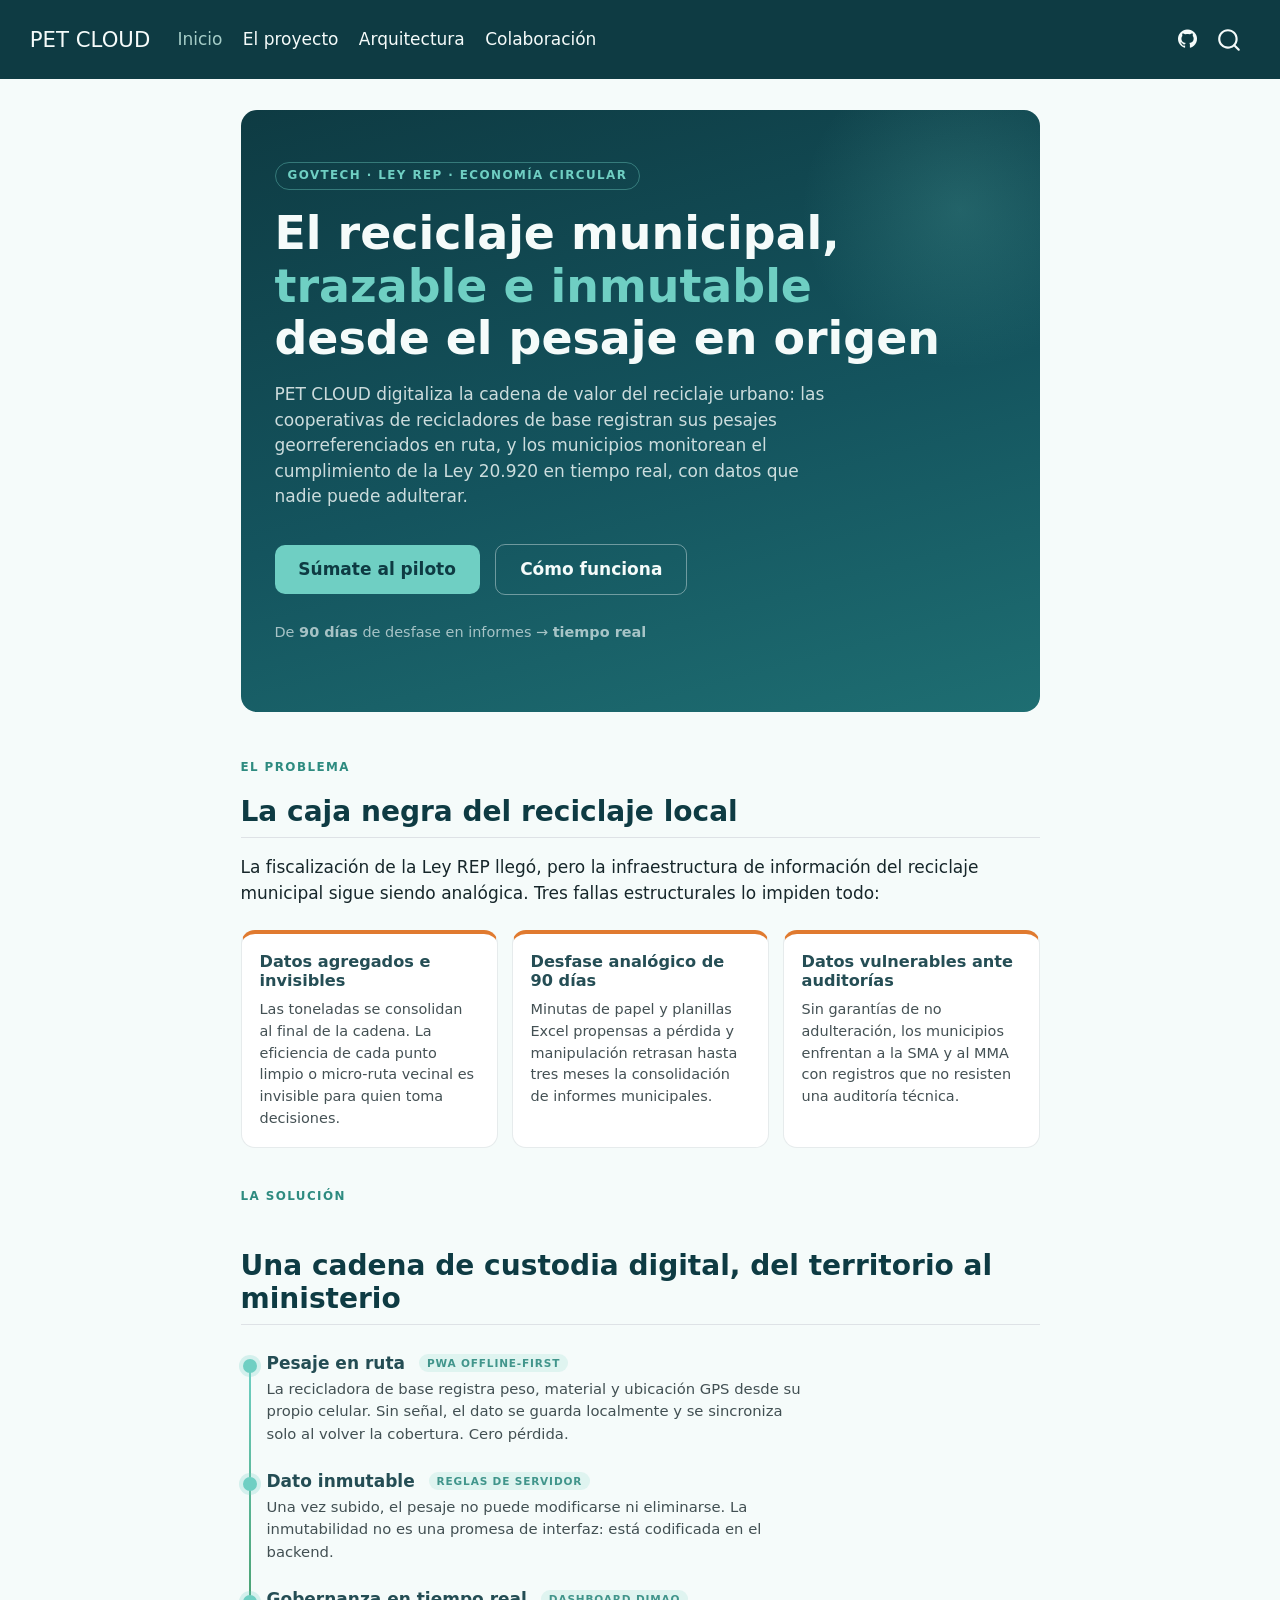
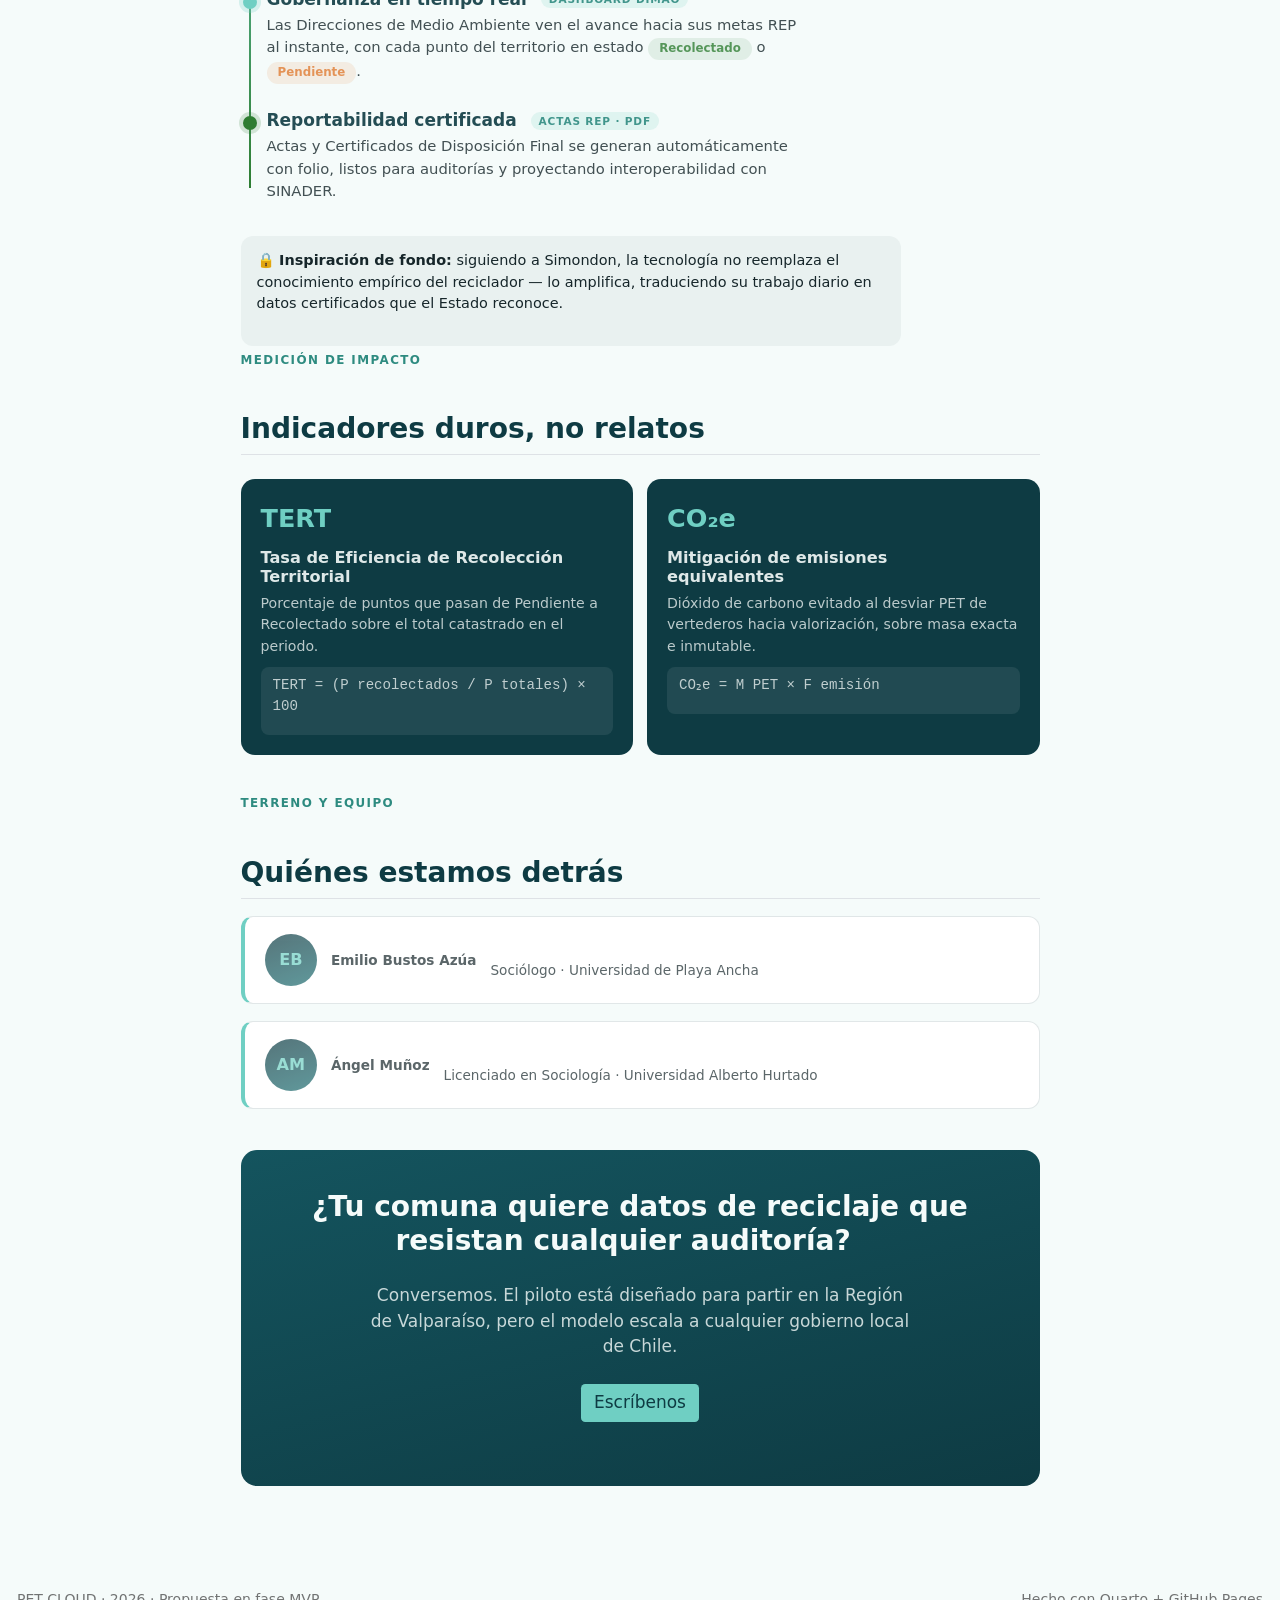
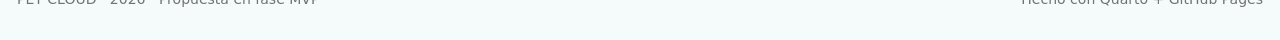
==== index.html @ 6be5e92a "Built site for gh-pages" ====
<!DOCTYPE html>
<html xmlns="http://www.w3.org/1999/xhtml" lang="es" xml:lang="es"><head>

<meta charset="utf-8">
<meta name="generator" content="quarto-1.5.57">

<meta name="viewport" content="width=device-width, initial-scale=1.0, user-scalable=yes">


<title>PET CLOUD</title>
<style>
code{white-space: pre-wrap;}
span.smallcaps{font-variant: small-caps;}
div.columns{display: flex; gap: min(4vw, 1.5em);}
div.column{flex: auto; overflow-x: auto;}
div.hanging-indent{margin-left: 1.5em; text-indent: -1.5em;}
ul.task-list{list-style: none;}
ul.task-list li input[type="checkbox"] {
  width: 0.8em;
  margin: 0 0.8em 0.2em -1em; /* quarto-specific, see https://github.com/quarto-dev/quarto-cli/issues/4556 */ 
  vertical-align: middle;
}
</style>


<script src="site_libs/quarto-nav/quarto-nav.js"></script>
<script src="site_libs/quarto-nav/headroom.min.js"></script>
<script src="site_libs/clipboard/clipboard.min.js"></script>
<script src="site_libs/quarto-search/autocomplete.umd.js"></script>
<script src="site_libs/quarto-search/fuse.min.js"></script>
<script src="site_libs/quarto-search/quarto-search.js"></script>
<meta name="quarto:offset" content="./">
<script src="site_libs/quarto-html/quarto.js"></script>
<script src="site_libs/quarto-html/popper.min.js"></script>
<script src="site_libs/quarto-html/tippy.umd.min.js"></script>
<script src="site_libs/quarto-html/anchor.min.js"></script>
<link href="site_libs/quarto-html/tippy.css" rel="stylesheet">
<link href="site_libs/quarto-html/quarto-syntax-highlighting.css" rel="stylesheet" id="quarto-text-highlighting-styles">
<script src="site_libs/bootstrap/bootstrap.min.js"></script>
<link href="site_libs/bootstrap/bootstrap-icons.css" rel="stylesheet">
<link href="site_libs/bootstrap/bootstrap.min.css" rel="stylesheet" id="quarto-bootstrap" data-mode="light">
<script id="quarto-search-options" type="application/json">{
  "location": "navbar",
  "copy-button": false,
  "collapse-after": 3,
  "panel-placement": "end",
  "type": "overlay",
  "limit": 50,
  "keyboard-shortcut": [
    "f",
    "/",
    "s"
  ],
  "show-item-context": false,
  "language": {
    "search-no-results-text": "Sin resultados",
    "search-matching-documents-text": "documentos encontrados",
    "search-copy-link-title": "Copiar el enlace en la búsqueda",
    "search-hide-matches-text": "Ocultar resultados adicionales",
    "search-more-match-text": "resultado adicional en este documento",
    "search-more-matches-text": "resultados adicionales en este documento",
    "search-clear-button-title": "Borrar",
    "search-text-placeholder": "",
    "search-detached-cancel-button-title": "Cancelar",
    "search-submit-button-title": "Enviar",
    "search-label": "Buscar"
  }
}</script>


</head>

<body class="nav-fixed fullcontent">

<div id="quarto-search-results"></div>
  <header id="quarto-header" class="headroom fixed-top">
    <nav class="navbar navbar-expand-lg " data-bs-theme="dark">
      <div class="navbar-container container-fluid">
      <div class="navbar-brand-container mx-auto">
    <a class="navbar-brand" href="./index.html">
    <span class="navbar-title">PET CLOUD</span>
    </a>
  </div>
            <div id="quarto-search" class="" title="Buscar"></div>
          <button class="navbar-toggler" type="button" data-bs-toggle="collapse" data-bs-target="#navbarCollapse" aria-controls="navbarCollapse" role="menu" aria-expanded="false" aria-label="Navegación de palanca" onclick="if (window.quartoToggleHeadroom) { window.quartoToggleHeadroom(); }">
  <span class="navbar-toggler-icon"></span>
</button>
          <div class="collapse navbar-collapse" id="navbarCollapse">
            <ul class="navbar-nav navbar-nav-scroll me-auto">
  <li class="nav-item">
    <a class="nav-link active" href="./index.html" aria-current="page"> 
<span class="menu-text">Inicio</span></a>
  </li>  
  <li class="nav-item">
    <a class="nav-link" href="./proyecto.html"> 
<span class="menu-text">El proyecto</span></a>
  </li>  
  <li class="nav-item">
    <a class="nav-link" href="./arquitectura.html"> 
<span class="menu-text">Arquitectura</span></a>
  </li>  
  <li class="nav-item">
    <a class="nav-link" href="./colaboracion.html"> 
<span class="menu-text">Colaboración</span></a>
  </li>  
</ul>
            <ul class="navbar-nav navbar-nav-scroll ms-auto">
  <li class="nav-item compact">
    <a class="nav-link" href="https://github.com/nglmnz/petcloud"> <i class="bi bi-github" role="img">
</i> 
<span class="menu-text"></span></a>
  </li>  
</ul>
          </div> <!-- /navcollapse -->
            <div class="quarto-navbar-tools">
</div>
      </div> <!-- /container-fluid -->
    </nav>
</header>
<!-- content -->
<div id="quarto-content" class="quarto-container page-columns page-rows-contents page-layout-article page-navbar">
<!-- sidebar -->
<!-- margin-sidebar -->
    
<!-- main -->
<main class="content" id="quarto-document-content">




<div class="hero-pet">
<p><span class="eyebrow">GovTech · Ley REP · Economía circular</span></p>
<section id="el-reciclaje-municipal-trazable-e-inmutable-desde-el-pesaje-en-origen" class="level1">
<h1>El reciclaje municipal, <span style="color:#6FCFC3">trazable e inmutable</span> desde el pesaje en origen</h1>
<div class="lead">
<p>PET CLOUD digitaliza la cadena de valor del reciclaje urbano: las cooperativas de recicladores de base registran sus pesajes georreferenciados en ruta, y los municipios monitorean el cumplimiento de la Ley 20.920 en tiempo real, con datos que nadie puede adulterar.</p>
</div>
<p><a href="./colaboracion.html" class="btn btn-aqua">Súmate al piloto</a> <a href="#la-solución" class="btn btn-borde">Cómo funciona</a></p>
<div class="dato">
<p>De <strong>90 días</strong> de desfase en informes → <strong>tiempo real</strong></p>
</div>
</section>
</div>
<p><span class="sec-label">El problema</span></p>
<section id="la-caja-negra-del-reciclaje-local" class="level2">
<h2 class="anchored" data-anchor-id="la-caja-negra-del-reciclaje-local">La caja negra del reciclaje local</h2>
<p>La fiscalización de la Ley REP llegó, pero la infraestructura de información del reciclaje municipal sigue siendo analógica. Tres fallas estructurales lo impiden todo:</p>
<div class="fallas">
<section id="datos-agregados-e-invisibles" class="level3 falla">
<h3 class="anchored" data-anchor-id="datos-agregados-e-invisibles">Datos agregados e invisibles</h3>
<p>Las toneladas se consolidan al final de la cadena. La eficiencia de cada punto limpio o micro-ruta vecinal es invisible para quien toma decisiones.</p>
</section>
<section id="desfase-analógico-de-90-días" class="level3 falla">
<h3 class="anchored" data-anchor-id="desfase-analógico-de-90-días">Desfase analógico de 90 días</h3>
<p>Minutas de papel y planillas Excel propensas a pérdida y manipulación retrasan hasta tres meses la consolidación de informes municipales.</p>
</section>
<section id="datos-vulnerables-ante-auditorías" class="level3 falla">
<h3 class="anchored" data-anchor-id="datos-vulnerables-ante-auditorías">Datos vulnerables ante auditorías</h3>
<p>Sin garantías de no adulteración, los municipios enfrentan a la SMA y al MMA con registros que no resisten una auditoría técnica.</p>
</section>
</div>
<p><span class="sec-label">La solución</span></p>
</section>
<section id="una-cadena-de-custodia-digital-del-territorio-al-ministerio" class="level2">
<h2 class="anchored" data-anchor-id="una-cadena-de-custodia-digital-del-territorio-al-ministerio">Una cadena de custodia digital, del territorio al ministerio</h2>
<div class="cadena">
<section id="pesaje-en-ruta-pwa-offline-first" class="level3 paso">
<h3 class="anchored" data-anchor-id="pesaje-en-ruta-pwa-offline-first">Pesaje en ruta <span class="tag">PWA offline-first</span></h3>
<p>La recicladora de base registra peso, material y ubicación GPS desde su propio celular. Sin señal, el dato se guarda localmente y se sincroniza solo al volver la cobertura. Cero pérdida.</p>
</section>
<section id="dato-inmutable-reglas-de-servidor" class="level3 paso">
<h3 class="anchored" data-anchor-id="dato-inmutable-reglas-de-servidor">Dato inmutable <span class="tag">Reglas de servidor</span></h3>
<p>Una vez subido, el pesaje no puede modificarse ni eliminarse. La inmutabilidad no es una promesa de interfaz: está codificada en el backend.</p>
</section>
<section id="gobernanza-en-tiempo-real-dashboard-dimao" class="level3 paso">
<h3 class="anchored" data-anchor-id="gobernanza-en-tiempo-real-dashboard-dimao">Gobernanza en tiempo real <span class="tag">Dashboard DIMAO</span></h3>
<p>Las Direcciones de Medio Ambiente ven el avance hacia sus metas REP al instante, con cada punto del territorio en estado <span class="estado-ok">Recolectado</span> o <span class="estado-pendiente">Pendiente</span>.</p>
</section>
<section id="reportabilidad-certificada-actas-rep-pdf" class="level3 paso">
<h3 class="anchored" data-anchor-id="reportabilidad-certificada-actas-rep-pdf">Reportabilidad certificada <span class="tag">Actas REP · PDF</span></h3>
<p>Actas y Certificados de Disposición Final se generan automáticamente con folio, listos para auditorías y proyectando interoperabilidad con SINADER.</p>
</section>
</div>
<div class="lock-note">
<p>🔒 <strong>Inspiración de fondo:</strong> siguiendo a Simondon, la tecnología no reemplaza el conocimiento empírico del reciclador — lo amplifica, traduciendo su trabajo diario en datos certificados que el Estado reconoce.</p>
</div>
<p><span class="sec-label">Medición de impacto</span></p>
</section>
<section id="indicadores-duros-no-relatos" class="level2">
<h2 class="anchored" data-anchor-id="indicadores-duros-no-relatos">Indicadores duros, no relatos</h2>
<div class="metricas">
<div class="metrica">
<p><span class="sigla">TERT</span></p>
<section id="tasa-de-eficiencia-de-recolección-territorial" class="level3">
<h3 class="anchored" data-anchor-id="tasa-de-eficiencia-de-recolección-territorial">Tasa de Eficiencia de Recolección Territorial</h3>
<p>Porcentaje de puntos que pasan de Pendiente a Recolectado sobre el total catastrado en el periodo.</p>
<div class="formula">
<p>TERT = (P recolectados / P totales) × 100</p>
</div>
</section>
</div>
<div class="metrica">
<p><span class="sigla">CO₂e</span></p>
<section id="mitigación-de-emisiones-equivalentes" class="level3">
<h3 class="anchored" data-anchor-id="mitigación-de-emisiones-equivalentes">Mitigación de emisiones equivalentes</h3>
<p>Dióxido de carbono evitado al desviar PET de vertederos hacia valorización, sobre masa exacta e inmutable.</p>
<div class="formula">
<p>CO₂e = M PET × F emisión</p>
</div>
</section>
</div>
</div>
<p><span class="sec-label">Terreno y equipo</span></p>
</section>
<section id="quiénes-estamos-detrás" class="level2">
<h2 class="anchored" data-anchor-id="quiénes-estamos-detrás">Quiénes estamos detrás</h2>
<div class="bloque">
<div class="persona">
<p><span class="avatar">EB</span> <strong>Emilio Bustos Azúa</strong><br>
Sociólogo · Universidad de Playa Ancha</p>
</div>
</div>
<div class="bloque">
<div class="persona">
<p><span class="avatar">AM</span> <strong>Ángel Muñoz</strong><br>
Licenciado en Sociología · Universidad Alberto Hurtado</p>
</div>
</div>
</section>
<section id="tu-comuna-quiere-datos-de-reciclaje-que-resistan-cualquier-auditoría" class="level2 cta-final">
<h2 class="anchored" data-anchor-id="tu-comuna-quiere-datos-de-reciclaje-que-resistan-cualquier-auditoría">¿Tu comuna quiere datos de reciclaje que resistan cualquier auditoría?</h2>
<p>Conversemos. El piloto está diseñado para partir en la Región de Valparaíso, pero el modelo escala a cualquier gobierno local de Chile.</p>
<p><a href="./colaboracion.html" class="btn btn-aqua">Escríbenos</a></p>
</section>



</main> <!-- /main -->
<script id="quarto-html-after-body" type="application/javascript">
window.document.addEventListener("DOMContentLoaded", function (event) {
  const toggleBodyColorMode = (bsSheetEl) => {
    const mode = bsSheetEl.getAttribute("data-mode");
    const bodyEl = window.document.querySelector("body");
    if (mode === "dark") {
      bodyEl.classList.add("quarto-dark");
      bodyEl.classList.remove("quarto-light");
    } else {
      bodyEl.classList.add("quarto-light");
      bodyEl.classList.remove("quarto-dark");
    }
  }
  const toggleBodyColorPrimary = () => {
    const bsSheetEl = window.document.querySelector("link#quarto-bootstrap");
    if (bsSheetEl) {
      toggleBodyColorMode(bsSheetEl);
    }
  }
  toggleBodyColorPrimary();  
  const icon = "";
  const anchorJS = new window.AnchorJS();
  anchorJS.options = {
    placement: 'right',
    icon: icon
  };
  anchorJS.add('.anchored');
  const isCodeAnnotation = (el) => {
    for (const clz of el.classList) {
      if (clz.startsWith('code-annotation-')) {                     
        return true;
      }
    }
    return false;
  }
  const onCopySuccess = function(e) {
    // button target
    const button = e.trigger;
    // don't keep focus
    button.blur();
    // flash "checked"
    button.classList.add('code-copy-button-checked');
    var currentTitle = button.getAttribute("title");
    button.setAttribute("title", "Copiado");
    let tooltip;
    if (window.bootstrap) {
      button.setAttribute("data-bs-toggle", "tooltip");
      button.setAttribute("data-bs-placement", "left");
      button.setAttribute("data-bs-title", "Copiado");
      tooltip = new bootstrap.Tooltip(button, 
        { trigger: "manual", 
          customClass: "code-copy-button-tooltip",
          offset: [0, -8]});
      tooltip.show();    
    }
    setTimeout(function() {
      if (tooltip) {
        tooltip.hide();
        button.removeAttribute("data-bs-title");
        button.removeAttribute("data-bs-toggle");
        button.removeAttribute("data-bs-placement");
      }
      button.setAttribute("title", currentTitle);
      button.classList.remove('code-copy-button-checked');
    }, 1000);
    // clear code selection
    e.clearSelection();
  }
  const getTextToCopy = function(trigger) {
      const codeEl = trigger.previousElementSibling.cloneNode(true);
      for (const childEl of codeEl.children) {
        if (isCodeAnnotation(childEl)) {
          childEl.remove();
        }
      }
      return codeEl.innerText;
  }
  const clipboard = new window.ClipboardJS('.code-copy-button:not([data-in-quarto-modal])', {
    text: getTextToCopy
  });
  clipboard.on('success', onCopySuccess);
  if (window.document.getElementById('quarto-embedded-source-code-modal')) {
    // For code content inside modals, clipBoardJS needs to be initialized with a container option
    // TODO: Check when it could be a function (https://github.com/zenorocha/clipboard.js/issues/860)
    const clipboardModal = new window.ClipboardJS('.code-copy-button[data-in-quarto-modal]', {
      text: getTextToCopy,
      container: window.document.getElementById('quarto-embedded-source-code-modal')
    });
    clipboardModal.on('success', onCopySuccess);
  }
    var localhostRegex = new RegExp(/^(?:http|https):\/\/localhost\:?[0-9]*\//);
    var mailtoRegex = new RegExp(/^mailto:/);
      var filterRegex = new RegExp("https:\/\/nglmnz\.github\.io\/petcloud");
    var isInternal = (href) => {
        return filterRegex.test(href) || localhostRegex.test(href) || mailtoRegex.test(href);
    }
    // Inspect non-navigation links and adorn them if external
 	var links = window.document.querySelectorAll('a[href]:not(.nav-link):not(.navbar-brand):not(.toc-action):not(.sidebar-link):not(.sidebar-item-toggle):not(.pagination-link):not(.no-external):not([aria-hidden]):not(.dropdown-item):not(.quarto-navigation-tool):not(.about-link)');
    for (var i=0; i<links.length; i++) {
      const link = links[i];
      if (!isInternal(link.href)) {
        // undo the damage that might have been done by quarto-nav.js in the case of
        // links that we want to consider external
        if (link.dataset.originalHref !== undefined) {
          link.href = link.dataset.originalHref;
        }
      }
    }
  function tippyHover(el, contentFn, onTriggerFn, onUntriggerFn) {
    const config = {
      allowHTML: true,
      maxWidth: 500,
      delay: 100,
      arrow: false,
      appendTo: function(el) {
          return el.parentElement;
      },
      interactive: true,
      interactiveBorder: 10,
      theme: 'quarto',
      placement: 'bottom-start',
    };
    if (contentFn) {
      config.content = contentFn;
    }
    if (onTriggerFn) {
      config.onTrigger = onTriggerFn;
    }
    if (onUntriggerFn) {
      config.onUntrigger = onUntriggerFn;
    }
    window.tippy(el, config); 
  }
  const noterefs = window.document.querySelectorAll('a[role="doc-noteref"]');
  for (var i=0; i<noterefs.length; i++) {
    const ref = noterefs[i];
    tippyHover(ref, function() {
      // use id or data attribute instead here
      let href = ref.getAttribute('data-footnote-href') || ref.getAttribute('href');
      try { href = new URL(href).hash; } catch {}
      const id = href.replace(/^#\/?/, "");
      const note = window.document.getElementById(id);
      if (note) {
        return note.innerHTML;
      } else {
        return "";
      }
    });
  }
  const xrefs = window.document.querySelectorAll('a.quarto-xref');
  const processXRef = (id, note) => {
    // Strip column container classes
    const stripColumnClz = (el) => {
      el.classList.remove("page-full", "page-columns");
      if (el.children) {
        for (const child of el.children) {
          stripColumnClz(child);
        }
      }
    }
    stripColumnClz(note)
    if (id === null || id.startsWith('sec-')) {
      // Special case sections, only their first couple elements
      const container = document.createElement("div");
      if (note.children && note.children.length > 2) {
        container.appendChild(note.children[0].cloneNode(true));
        for (let i = 1; i < note.children.length; i++) {
          const child = note.children[i];
          if (child.tagName === "P" && child.innerText === "") {
            continue;
          } else {
            container.appendChild(child.cloneNode(true));
            break;
          }
        }
        if (window.Quarto?.typesetMath) {
          window.Quarto.typesetMath(container);
        }
        return container.innerHTML
      } else {
        if (window.Quarto?.typesetMath) {
          window.Quarto.typesetMath(note);
        }
        return note.innerHTML;
      }
    } else {
      // Remove any anchor links if they are present
      const anchorLink = note.querySelector('a.anchorjs-link');
      if (anchorLink) {
        anchorLink.remove();
      }
      if (window.Quarto?.typesetMath) {
        window.Quarto.typesetMath(note);
      }
      // TODO in 1.5, we should make sure this works without a callout special case
      if (note.classList.contains("callout")) {
        return note.outerHTML;
      } else {
        return note.innerHTML;
      }
    }
  }
  for (var i=0; i<xrefs.length; i++) {
    const xref = xrefs[i];
    tippyHover(xref, undefined, function(instance) {
      instance.disable();
      let url = xref.getAttribute('href');
      let hash = undefined; 
      if (url.startsWith('#')) {
        hash = url;
      } else {
        try { hash = new URL(url).hash; } catch {}
      }
      if (hash) {
        const id = hash.replace(/^#\/?/, "");
        const note = window.document.getElementById(id);
        if (note !== null) {
          try {
            const html = processXRef(id, note.cloneNode(true));
            instance.setContent(html);
          } finally {
            instance.enable();
            instance.show();
          }
        } else {
          // See if we can fetch this
          fetch(url.split('#')[0])
          .then(res => res.text())
          .then(html => {
            const parser = new DOMParser();
            const htmlDoc = parser.parseFromString(html, "text/html");
            const note = htmlDoc.getElementById(id);
            if (note !== null) {
              const html = processXRef(id, note);
              instance.setContent(html);
            } 
          }).finally(() => {
            instance.enable();
            instance.show();
          });
        }
      } else {
        // See if we can fetch a full url (with no hash to target)
        // This is a special case and we should probably do some content thinning / targeting
        fetch(url)
        .then(res => res.text())
        .then(html => {
          const parser = new DOMParser();
          const htmlDoc = parser.parseFromString(html, "text/html");
          const note = htmlDoc.querySelector('main.content');
          if (note !== null) {
            // This should only happen for chapter cross references
            // (since there is no id in the URL)
            // remove the first header
            if (note.children.length > 0 && note.children[0].tagName === "HEADER") {
              note.children[0].remove();
            }
            const html = processXRef(null, note);
            instance.setContent(html);
          } 
        }).finally(() => {
          instance.enable();
          instance.show();
        });
      }
    }, function(instance) {
    });
  }
      let selectedAnnoteEl;
      const selectorForAnnotation = ( cell, annotation) => {
        let cellAttr = 'data-code-cell="' + cell + '"';
        let lineAttr = 'data-code-annotation="' +  annotation + '"';
        const selector = 'span[' + cellAttr + '][' + lineAttr + ']';
        return selector;
      }
      const selectCodeLines = (annoteEl) => {
        const doc = window.document;
        const targetCell = annoteEl.getAttribute("data-target-cell");
        const targetAnnotation = annoteEl.getAttribute("data-target-annotation");
        const annoteSpan = window.document.querySelector(selectorForAnnotation(targetCell, targetAnnotation));
        const lines = annoteSpan.getAttribute("data-code-lines").split(",");
        const lineIds = lines.map((line) => {
          return targetCell + "-" + line;
        })
        let top = null;
        let height = null;
        let parent = null;
        if (lineIds.length > 0) {
            //compute the position of the single el (top and bottom and make a div)
            const el = window.document.getElementById(lineIds[0]);
            top = el.offsetTop;
            height = el.offsetHeight;
            parent = el.parentElement.parentElement;
          if (lineIds.length > 1) {
            const lastEl = window.document.getElementById(lineIds[lineIds.length - 1]);
            const bottom = lastEl.offsetTop + lastEl.offsetHeight;
            height = bottom - top;
          }
          if (top !== null && height !== null && parent !== null) {
            // cook up a div (if necessary) and position it 
            let div = window.document.getElementById("code-annotation-line-highlight");
            if (div === null) {
              div = window.document.createElement("div");
              div.setAttribute("id", "code-annotation-line-highlight");
              div.style.position = 'absolute';
              parent.appendChild(div);
            }
            div.style.top = top - 2 + "px";
            div.style.height = height + 4 + "px";
            div.style.left = 0;
            let gutterDiv = window.document.getElementById("code-annotation-line-highlight-gutter");
            if (gutterDiv === null) {
              gutterDiv = window.document.createElement("div");
              gutterDiv.setAttribute("id", "code-annotation-line-highlight-gutter");
              gutterDiv.style.position = 'absolute';
              const codeCell = window.document.getElementById(targetCell);
              const gutter = codeCell.querySelector('.code-annotation-gutter');
              gutter.appendChild(gutterDiv);
            }
            gutterDiv.style.top = top - 2 + "px";
            gutterDiv.style.height = height + 4 + "px";
          }
          selectedAnnoteEl = annoteEl;
        }
      };
      const unselectCodeLines = () => {
        const elementsIds = ["code-annotation-line-highlight", "code-annotation-line-highlight-gutter"];
        elementsIds.forEach((elId) => {
          const div = window.document.getElementById(elId);
          if (div) {
            div.remove();
          }
        });
        selectedAnnoteEl = undefined;
      };
        // Handle positioning of the toggle
    window.addEventListener(
      "resize",
      throttle(() => {
        elRect = undefined;
        if (selectedAnnoteEl) {
          selectCodeLines(selectedAnnoteEl);
        }
      }, 10)
    );
    function throttle(fn, ms) {
    let throttle = false;
    let timer;
      return (...args) => {
        if(!throttle) { // first call gets through
            fn.apply(this, args);
            throttle = true;
        } else { // all the others get throttled
            if(timer) clearTimeout(timer); // cancel #2
            timer = setTimeout(() => {
              fn.apply(this, args);
              timer = throttle = false;
            }, ms);
        }
      };
    }
      // Attach click handler to the DT
      const annoteDls = window.document.querySelectorAll('dt[data-target-cell]');
      for (const annoteDlNode of annoteDls) {
        annoteDlNode.addEventListener('click', (event) => {
          const clickedEl = event.target;
          if (clickedEl !== selectedAnnoteEl) {
            unselectCodeLines();
            const activeEl = window.document.querySelector('dt[data-target-cell].code-annotation-active');
            if (activeEl) {
              activeEl.classList.remove('code-annotation-active');
            }
            selectCodeLines(clickedEl);
            clickedEl.classList.add('code-annotation-active');
          } else {
            // Unselect the line
            unselectCodeLines();
            clickedEl.classList.remove('code-annotation-active');
          }
        });
      }
  const findCites = (el) => {
    const parentEl = el.parentElement;
    if (parentEl) {
      const cites = parentEl.dataset.cites;
      if (cites) {
        return {
          el,
          cites: cites.split(' ')
        };
      } else {
        return findCites(el.parentElement)
      }
    } else {
      return undefined;
    }
  };
  var bibliorefs = window.document.querySelectorAll('a[role="doc-biblioref"]');
  for (var i=0; i<bibliorefs.length; i++) {
    const ref = bibliorefs[i];
    const citeInfo = findCites(ref);
    if (citeInfo) {
      tippyHover(citeInfo.el, function() {
        var popup = window.document.createElement('div');
        citeInfo.cites.forEach(function(cite) {
          var citeDiv = window.document.createElement('div');
          citeDiv.classList.add('hanging-indent');
          citeDiv.classList.add('csl-entry');
          var biblioDiv = window.document.getElementById('ref-' + cite);
          if (biblioDiv) {
            citeDiv.innerHTML = biblioDiv.innerHTML;
          }
          popup.appendChild(citeDiv);
        });
        return popup.innerHTML;
      });
    }
  }
});
</script>
</div> <!-- /content -->
<footer class="footer">
  <div class="nav-footer">
    <div class="nav-footer-left">
<p>PET CLOUD · 2026 · Propuesta en fase MVP</p>
</div>   
    <div class="nav-footer-center">
      &nbsp;
    </div>
    <div class="nav-footer-right">
<p>Hecho con Quarto + GitHub Pages</p>
</div>
  </div>
</footer>




</body></html>
---- site_libs/quarto-html/tippy.css ----
.tippy-box[data-animation=fade][data-state=hidden]{opacity:0}[data-tippy-root]{max-width:calc(100vw - 10px)}.tippy-box{position:relative;background-color:#333;color:#fff;border-radius:4px;font-size:14px;line-height:1.4;white-space:normal;outline:0;transition-property:transform,visibility,opacity}.tippy-box[data-placement^=top]>.tippy-arrow{bottom:0}.tippy-box[data-placement^=top]>.tippy-arrow:before{bottom:-7px;left:0;border-width:8px 8px 0;border-top-color:initial;transform-origin:center top}.tippy-box[data-placement^=bottom]>.tippy-arrow{top:0}.tippy-box[data-placement^=bottom]>.tippy-arrow:before{top:-7px;left:0;border-width:0 8px 8px;border-bottom-color:initial;transform-origin:center bottom}.tippy-box[data-placement^=left]>.tippy-arrow{right:0}.tippy-box[data-placement^=left]>.tippy-arrow:before{border-width:8px 0 8px 8px;border-left-color:initial;right:-7px;transform-origin:center left}.tippy-box[data-placement^=right]>.tippy-arrow{left:0}.tippy-box[data-placement^=right]>.tippy-arrow:before{left:-7px;border-width:8px 8px 8px 0;border-right-color:initial;transform-origin:center right}.tippy-box[data-inertia][data-state=visible]{transition-timing-function:cubic-bezier(.54,1.5,.38,1.11)}.tippy-arrow{width:16px;height:16px;color:#333}.tippy-arrow:before{content:"";position:absolute;border-color:transparent;border-style:solid}.tippy-content{position:relative;padding:5px 9px;z-index:1}
---- site_libs/quarto-html/quarto-syntax-highlighting.css ----
/* quarto syntax highlight colors */
:root {
  --quarto-hl-ot-color: #003B4F;
  --quarto-hl-at-color: #657422;
  --quarto-hl-ss-color: #20794D;
  --quarto-hl-an-color: #5E5E5E;
  --quarto-hl-fu-color: #4758AB;
  --quarto-hl-st-color: #20794D;
  --quarto-hl-cf-color: #003B4F;
  --quarto-hl-op-color: #5E5E5E;
  --quarto-hl-er-color: #AD0000;
  --quarto-hl-bn-color: #AD0000;
  --quarto-hl-al-color: #AD0000;
  --quarto-hl-va-color: #111111;
  --quarto-hl-bu-color: inherit;
  --quarto-hl-ex-color: inherit;
  --quarto-hl-pp-color: #AD0000;
  --quarto-hl-in-color: #5E5E5E;
  --quarto-hl-vs-color: #20794D;
  --quarto-hl-wa-color: #5E5E5E;
  --quarto-hl-do-color: #5E5E5E;
  --quarto-hl-im-color: #00769E;
  --quarto-hl-ch-color: #20794D;
  --quarto-hl-dt-color: #AD0000;
  --quarto-hl-fl-color: #AD0000;
  --quarto-hl-co-color: #5E5E5E;
  --quarto-hl-cv-color: #5E5E5E;
  --quarto-hl-cn-color: #8f5902;
  --quarto-hl-sc-color: #5E5E5E;
  --quarto-hl-dv-color: #AD0000;
  --quarto-hl-kw-color: #003B4F;
}

/* other quarto variables */
:root {
  --quarto-font-monospace: SFMono-Regular, Menlo, Monaco, Consolas, "Liberation Mono", "Courier New", monospace;
}

pre > code.sourceCode > span {
  color: #003B4F;
}

code span {
  color: #003B4F;
}

code.sourceCode > span {
  color: #003B4F;
}

div.sourceCode,
div.sourceCode pre.sourceCode {
  color: #003B4F;
}

code span.ot {
  color: #003B4F;
  font-style: inherit;
}

code span.at {
  color: #657422;
  font-style: inherit;
}

code span.ss {
  color: #20794D;
  font-style: inherit;
}

code span.an {
  color: #5E5E5E;
  font-style: inherit;
}

code span.fu {
  color: #4758AB;
  font-style: inherit;
}

code span.st {
  color: #20794D;
  font-style: inherit;
}

code span.cf {
  color: #003B4F;
  font-weight: bold;
  font-style: inherit;
}

code span.op {
  color: #5E5E5E;
  font-style: inherit;
}

code span.er {
  color: #AD0000;
  font-style: inherit;
}

code span.bn {
  color: #AD0000;
  font-style: inherit;
}

code span.al {
  color: #AD0000;
  font-style: inherit;
}

code span.va {
  color: #111111;
  font-style: inherit;
}

code span.bu {
  font-style: inherit;
}

code span.ex {
  font-style: inherit;
}

code span.pp {
  color: #AD0000;
  font-style: inherit;
}

code span.in {
  color: #5E5E5E;
  font-style: inherit;
}

code span.vs {
  color: #20794D;
  font-style: inherit;
}

code span.wa {
  color: #5E5E5E;
  font-style: italic;
}

code span.do {
  color: #5E5E5E;
  font-style: italic;
}

code span.im {
  color: #00769E;
  font-style: inherit;
}

code span.ch {
  color: #20794D;
  font-style: inherit;
}

code span.dt {
  color: #AD0000;
  font-style: inherit;
}

code span.fl {
  color: #AD0000;
  font-style: inherit;
}

code span.co {
  color: #5E5E5E;
  font-style: inherit;
}

code span.cv {
  color: #5E5E5E;
  font-style: italic;
}

code span.cn {
  color: #8f5902;
  font-style: inherit;
}

code span.sc {
  color: #5E5E5E;
  font-style: inherit;
}

code span.dv {
  color: #AD0000;
  font-style: inherit;
}

code span.kw {
  color: #003B4F;
  font-weight: bold;
  font-style: inherit;
}

.prevent-inlining {
  content: "</";
}

/*# sourceMappingURL=debc5d5d77c3f9108843748ff7464032.css.map */
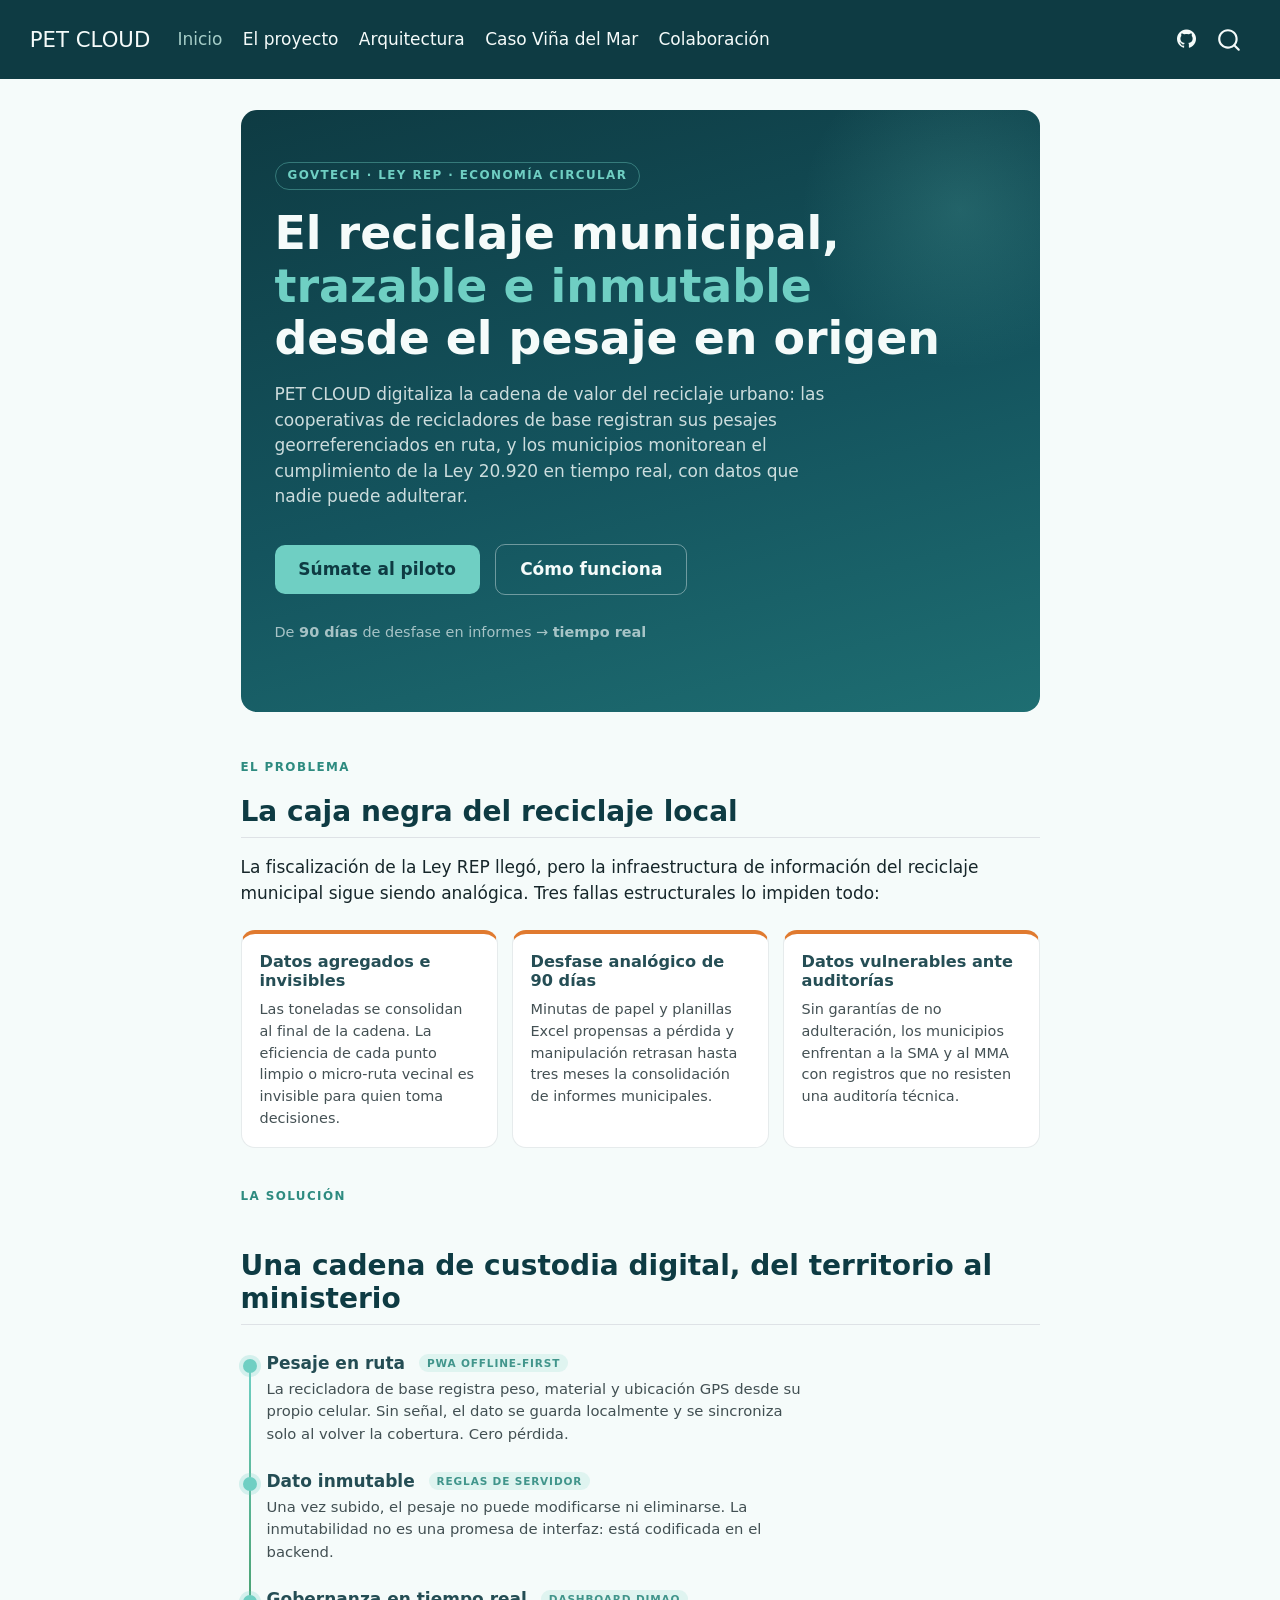
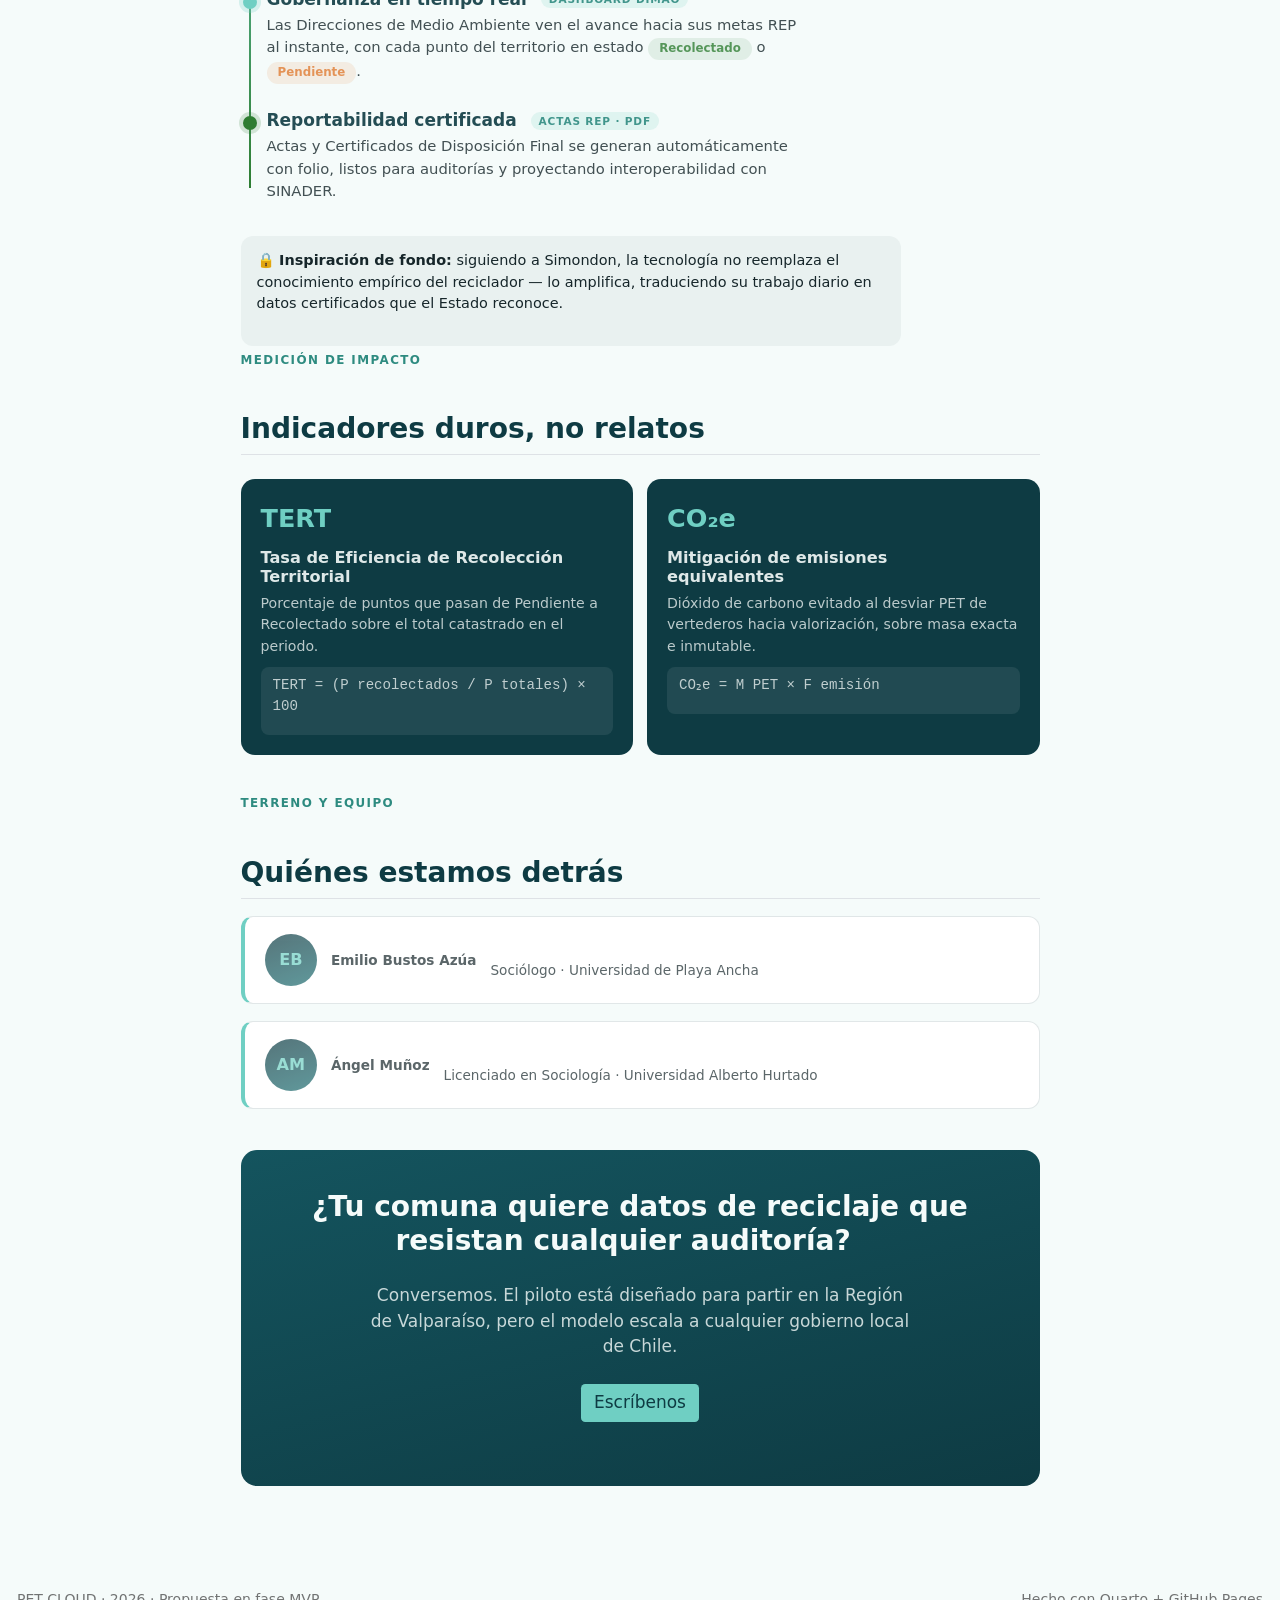
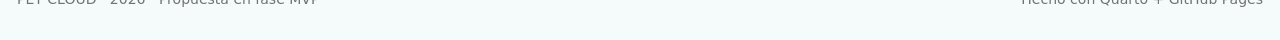
==== commit 9aa97330: "Built site for gh-pages" ====
--- a/index.html
+++ b/index.html
@@ -100,13 +100,17 @@
 <span class="menu-text">Arquitectura</span></a>
   </li>  
   <li class="nav-item">
+    <a class="nav-link" href="./vina.html"> 
+<span class="menu-text">Caso Viña del Mar</span></a>
+  </li>  
+  <li class="nav-item">
     <a class="nav-link" href="./colaboracion.html"> 
 <span class="menu-text">Colaboración</span></a>
   </li>  
 </ul>
             <ul class="navbar-nav navbar-nav-scroll ms-auto">
   <li class="nav-item compact">
-    <a class="nav-link" href="https://github.com/nglmnz/petcloud"> <i class="bi bi-github" role="img">
+    <a class="nav-link" href="https://github.com/TU-USUARIO/petcloud"> <i class="bi bi-github" role="img">
 </i> 
 <span class="menu-text"></span></a>
   </li>  
@@ -328,7 +332,7 @@
   }
     var localhostRegex = new RegExp(/^(?:http|https):\/\/localhost\:?[0-9]*\//);
     var mailtoRegex = new RegExp(/^mailto:/);
-      var filterRegex = new RegExp("https:\/\/nglmnz\.github\.io\/petcloud");
+      var filterRegex = new RegExp("https:\/\/TU-USUARIO\.github\.io\/petcloud");
     var isInternal = (href) => {
         return filterRegex.test(href) || localhostRegex.test(href) || mailtoRegex.test(href);
     }
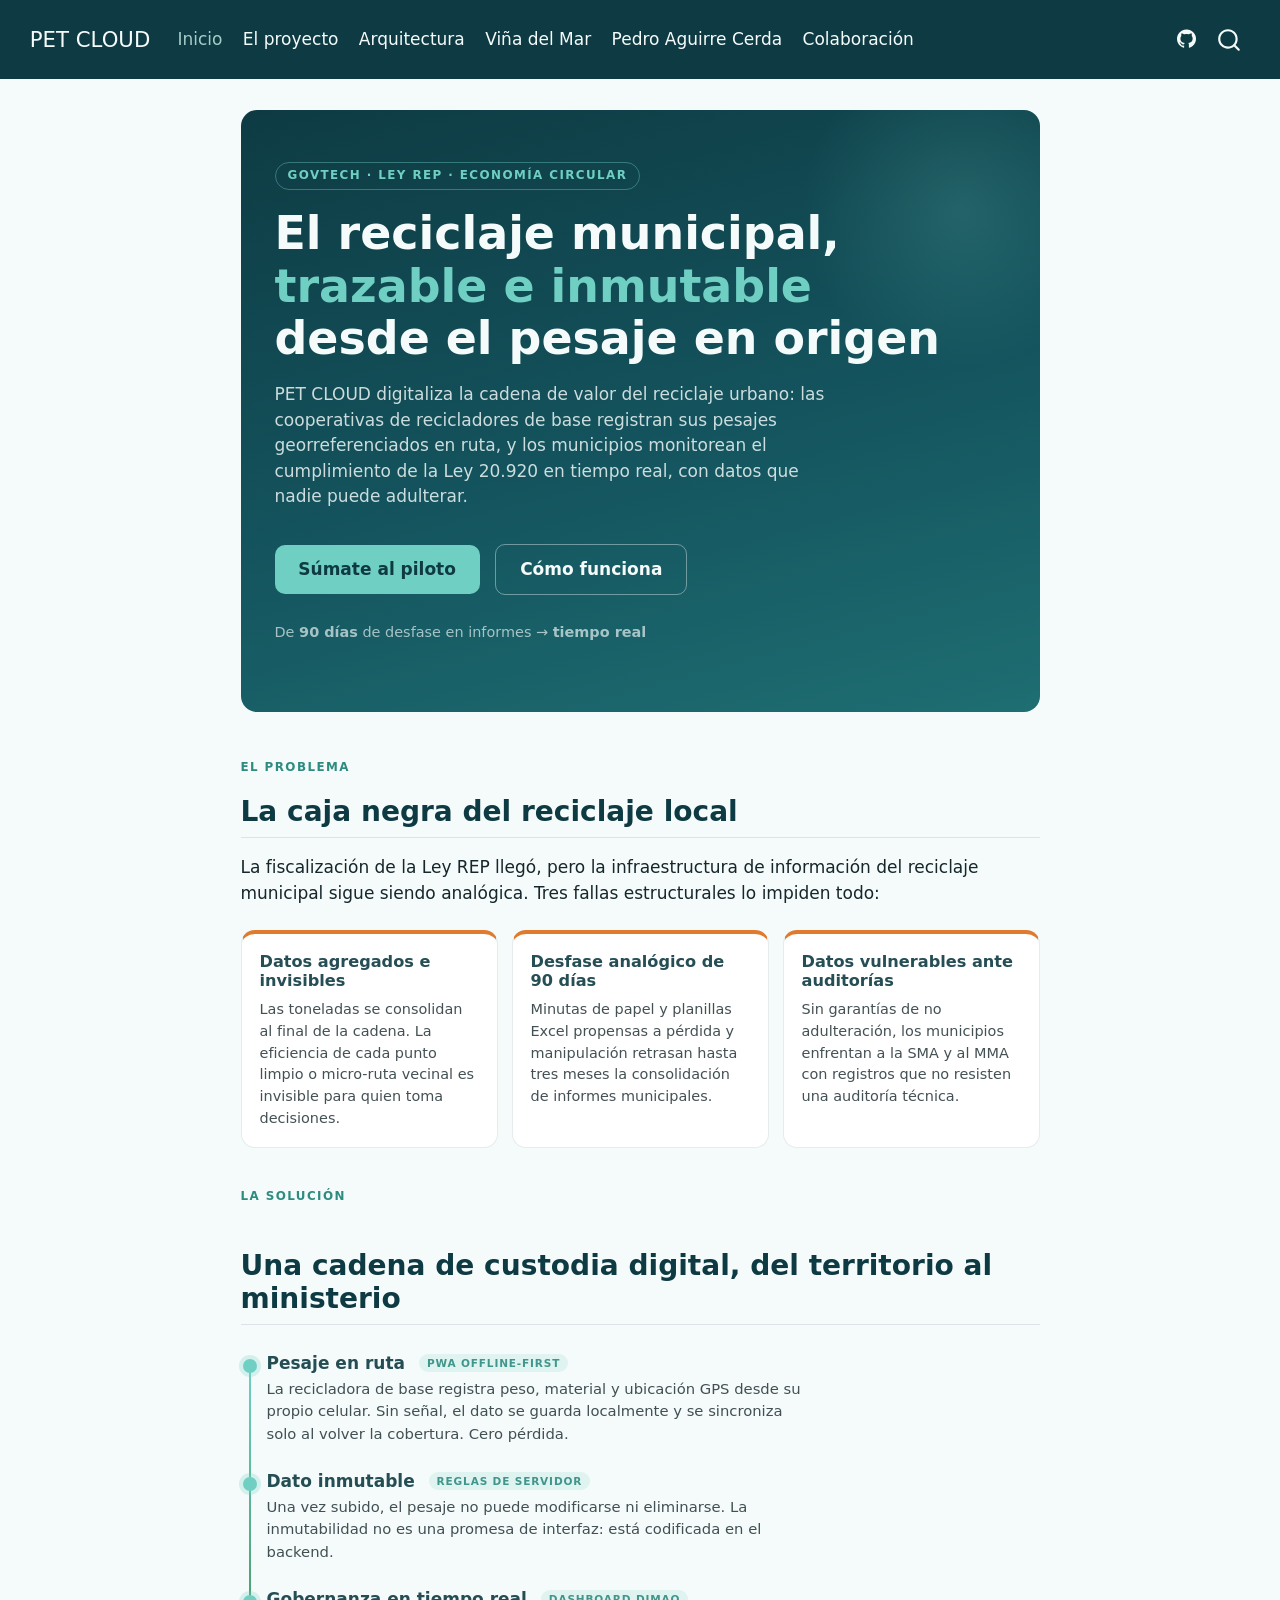
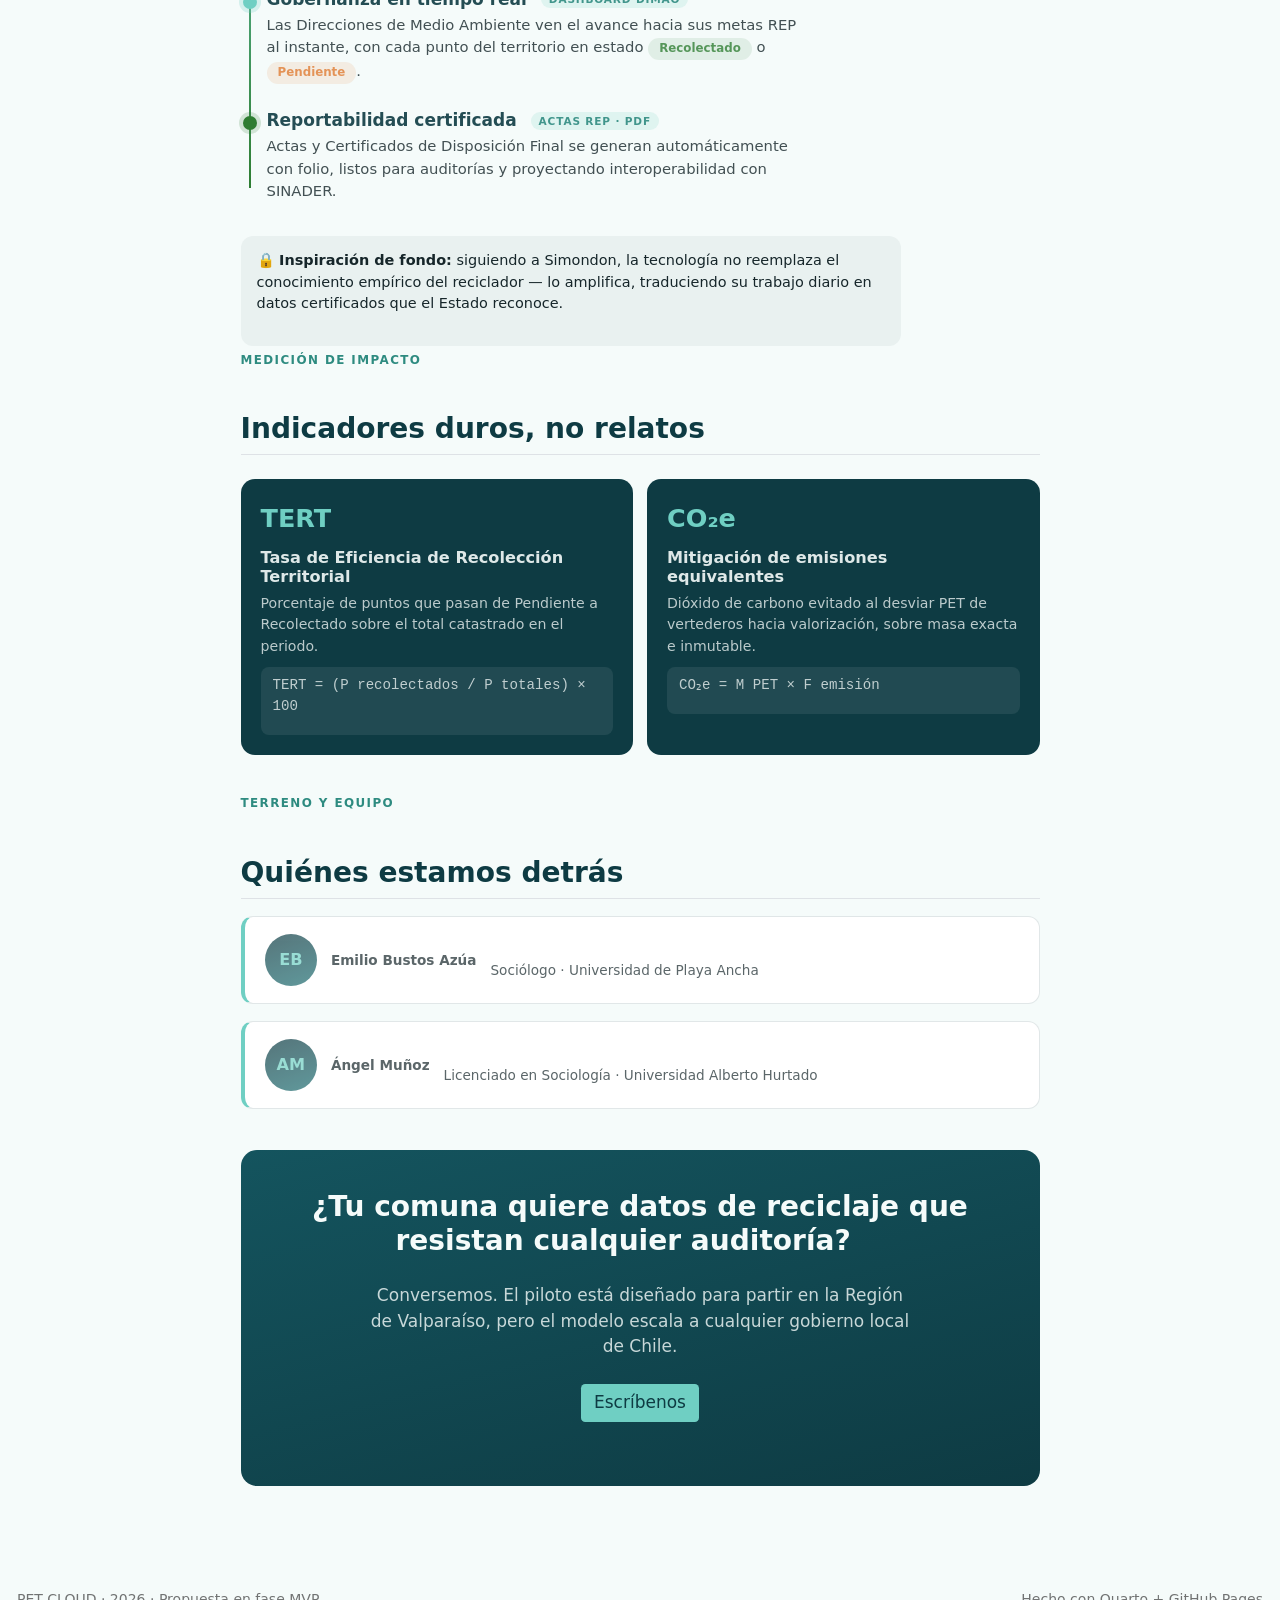
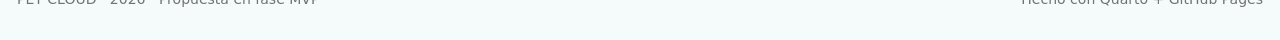
==== commit cecb3109: "Built site for gh-pages" ====
--- a/index.html
+++ b/index.html
@@ -101,7 +101,11 @@
   </li>  
   <li class="nav-item">
     <a class="nav-link" href="./vina.html"> 
-<span class="menu-text">Caso Viña del Mar</span></a>
+<span class="menu-text">Viña del Mar</span></a>
+  </li>  
+  <li class="nav-item">
+    <a class="nav-link" href="./pac.html"> 
+<span class="menu-text">Pedro Aguirre Cerda</span></a>
   </li>  
   <li class="nav-item">
     <a class="nav-link" href="./colaboracion.html"> 
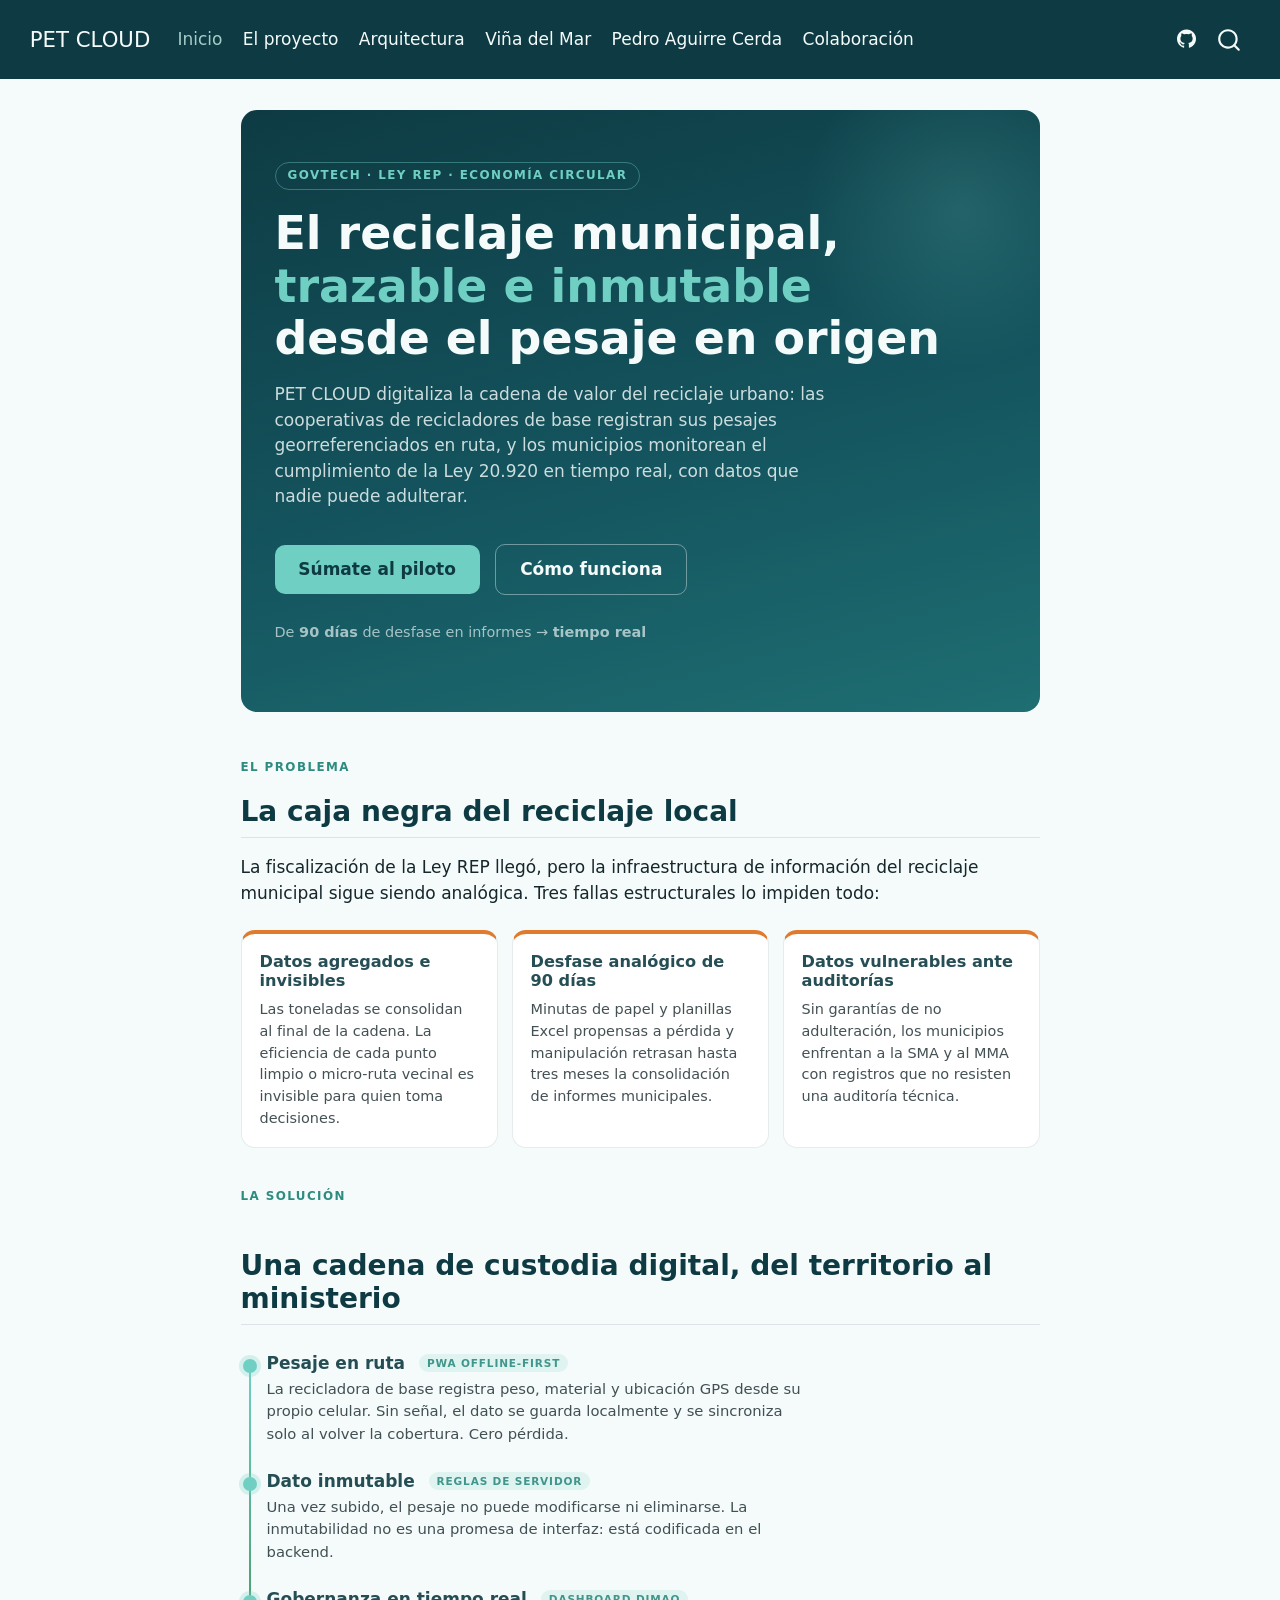
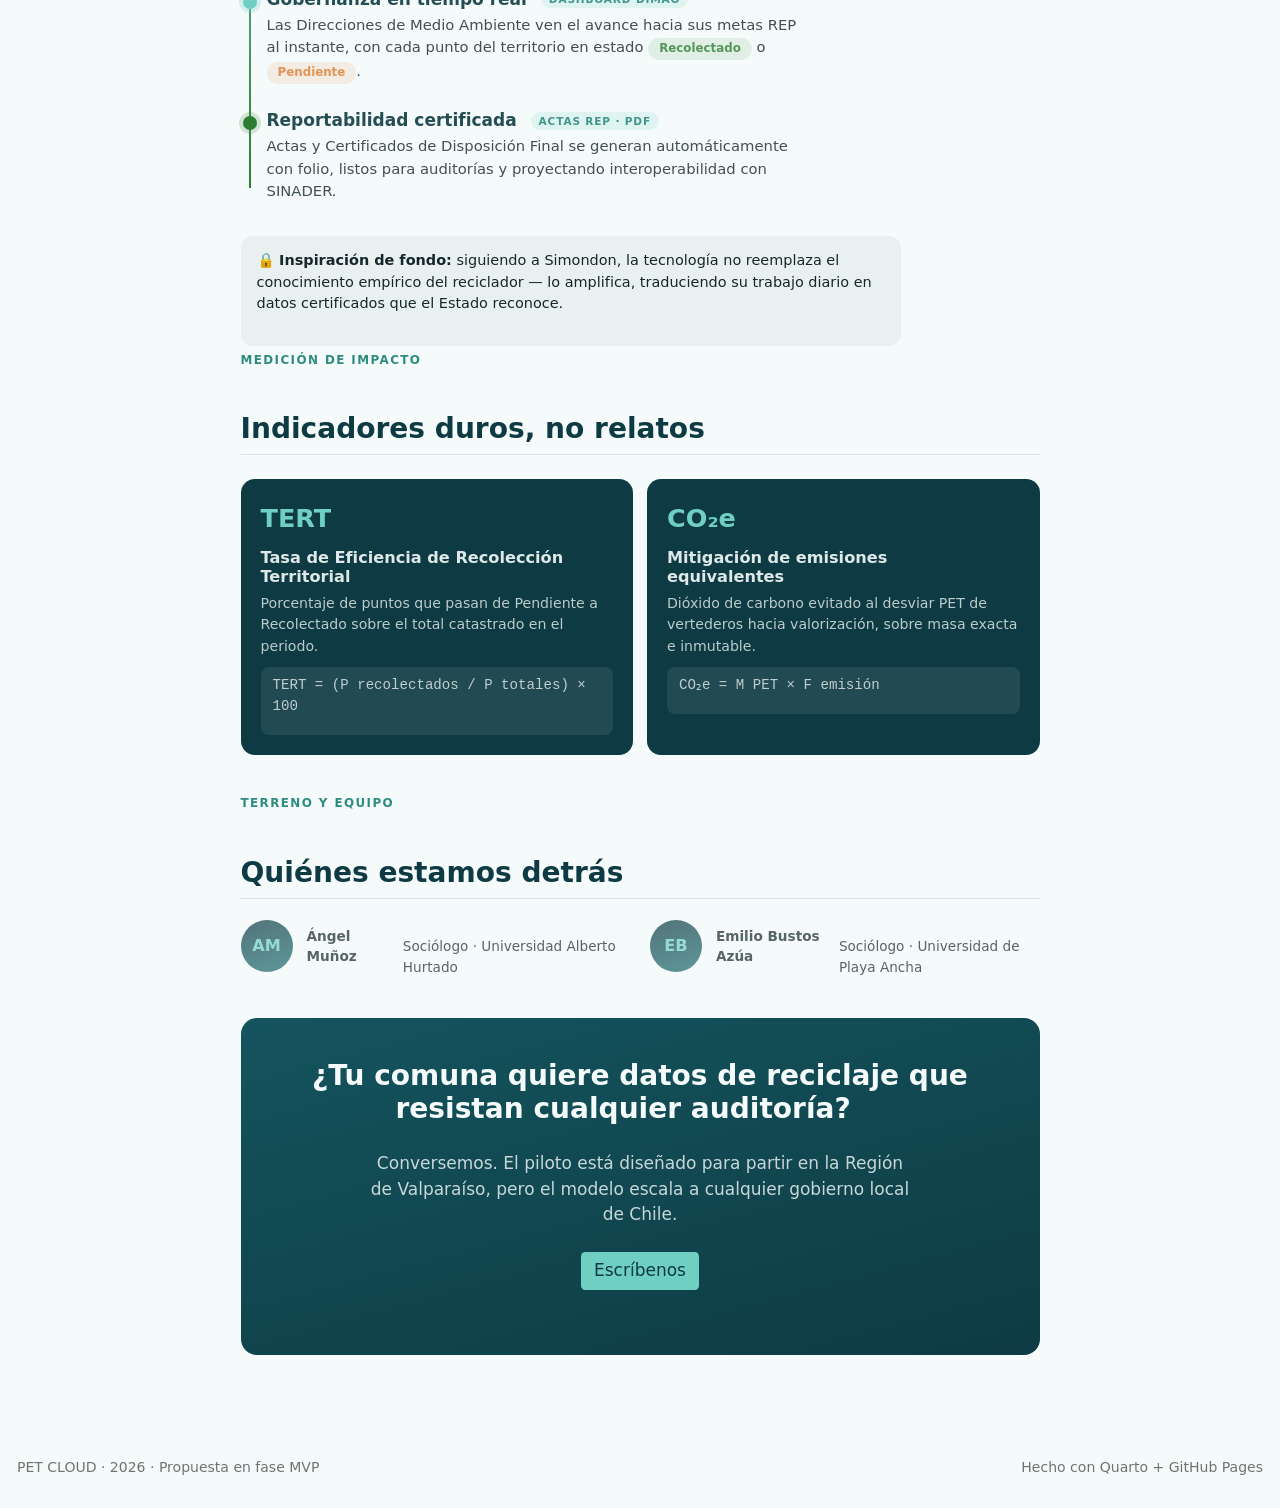
==== commit a61be05f: "Built site for gh-pages" ====
--- a/index.html
+++ b/index.html
@@ -114,7 +114,7 @@
 </ul>
             <ul class="navbar-nav navbar-nav-scroll ms-auto">
   <li class="nav-item compact">
-    <a class="nav-link" href="https://github.com/TU-USUARIO/petcloud"> <i class="bi bi-github" role="img">
+    <a class="nav-link" href="https://github.com/nglmnz/petcloud"> <i class="bi bi-github" role="img">
 </i> 
 <span class="menu-text"></span></a>
   </li>  
@@ -222,16 +222,19 @@
 </section>
 <section id="quiénes-estamos-detrás" class="level2">
 <h2 class="anchored" data-anchor-id="quiénes-estamos-detrás">Quiénes estamos detrás</h2>
-<div class="bloque">
-<div class="persona">
+<div>
+
+</div>
+<div class="quarto-layout-panel" data-layout-ncol="2">
+<div class="quarto-layout-row">
+<div class="persona quarto-layout-cell" style="flex-basis: 50.0%;justify-content: flex-start;">
+<p><span class="avatar">AM</span> <strong>Ángel Muñoz</strong><br>
+Sociólogo · Universidad Alberto Hurtado</p>
+</div>
+<div class="persona quarto-layout-cell" style="flex-basis: 50.0%;justify-content: flex-start;">
 <p><span class="avatar">EB</span> <strong>Emilio Bustos Azúa</strong><br>
 Sociólogo · Universidad de Playa Ancha</p>
 </div>
-</div>
-<div class="bloque">
-<div class="persona">
-<p><span class="avatar">AM</span> <strong>Ángel Muñoz</strong><br>
-Licenciado en Sociología · Universidad Alberto Hurtado</p>
 </div>
 </div>
 </section>
@@ -336,7 +339,7 @@
   }
     var localhostRegex = new RegExp(/^(?:http|https):\/\/localhost\:?[0-9]*\//);
     var mailtoRegex = new RegExp(/^mailto:/);
-      var filterRegex = new RegExp("https:\/\/TU-USUARIO\.github\.io\/petcloud");
+      var filterRegex = new RegExp("https:\/\/nglmnz\.github\.io\/petcloud");
     var isInternal = (href) => {
         return filterRegex.test(href) || localhostRegex.test(href) || mailtoRegex.test(href);
     }
